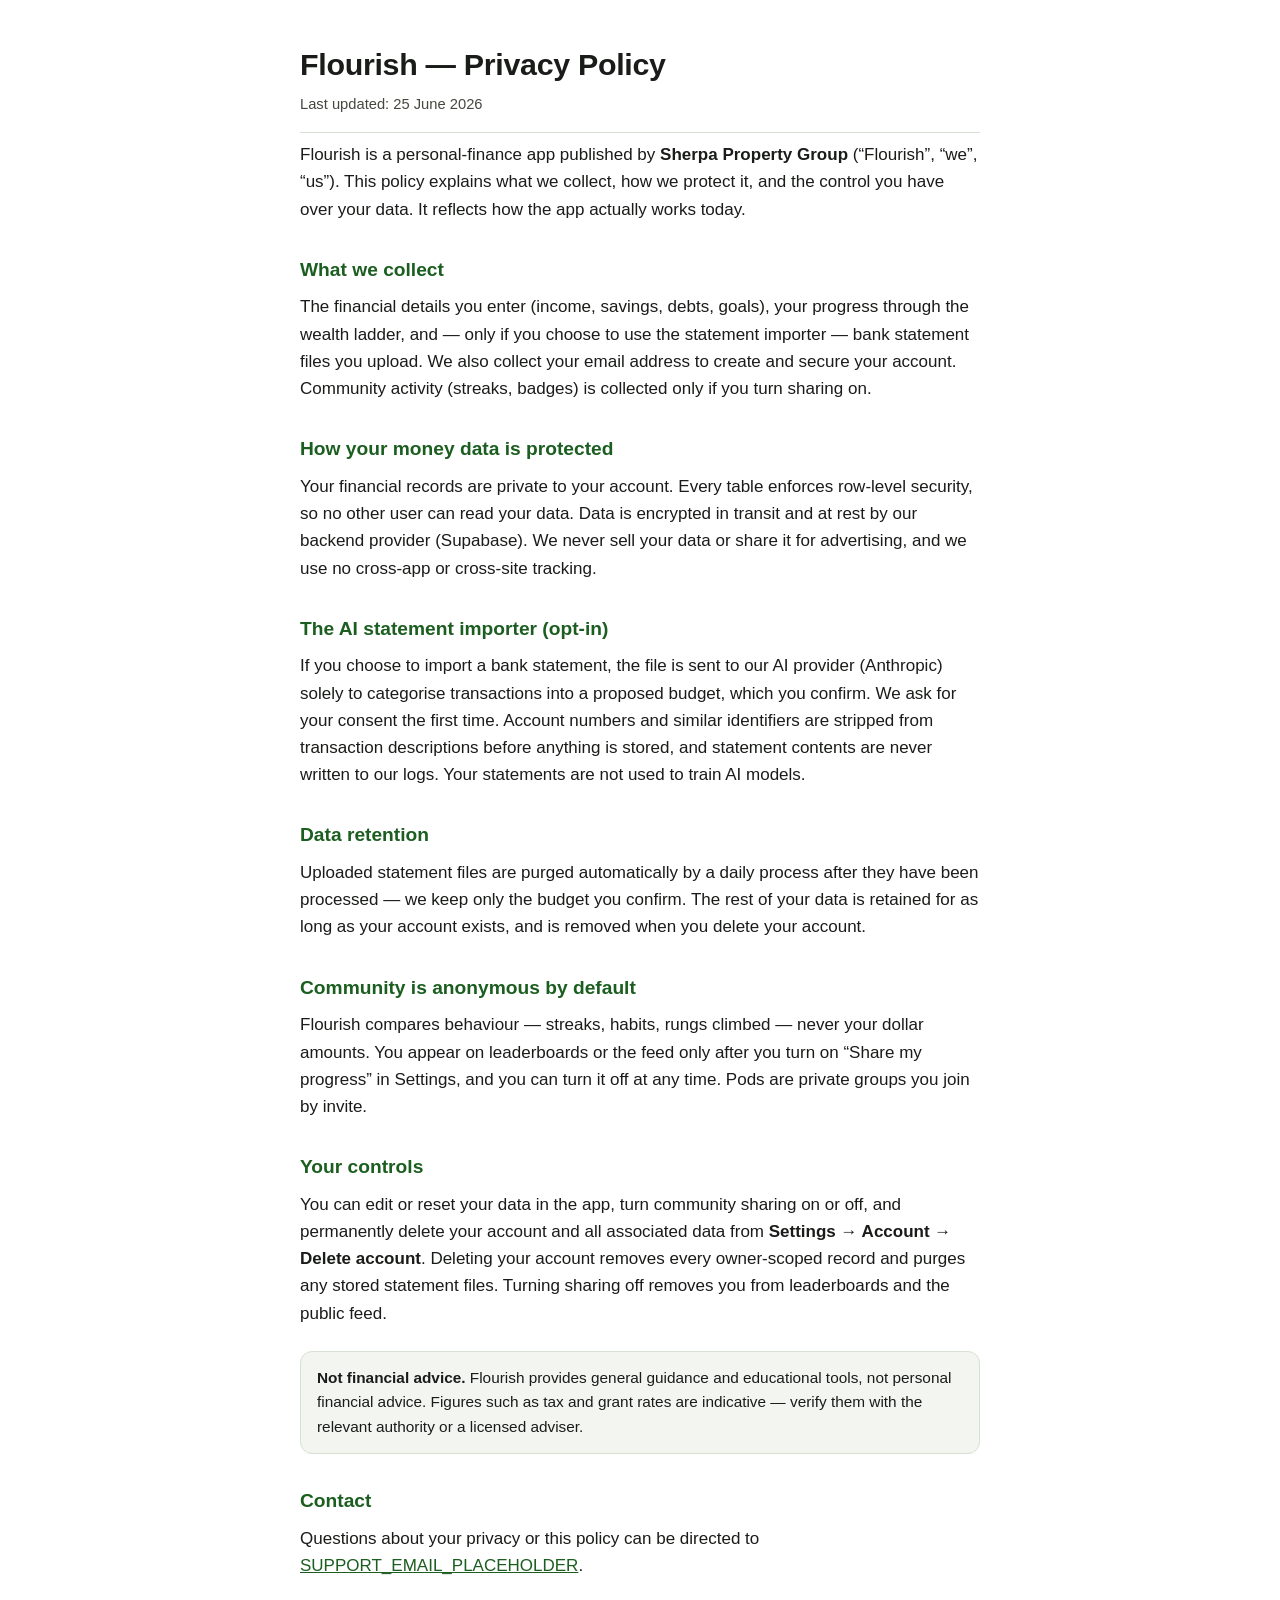
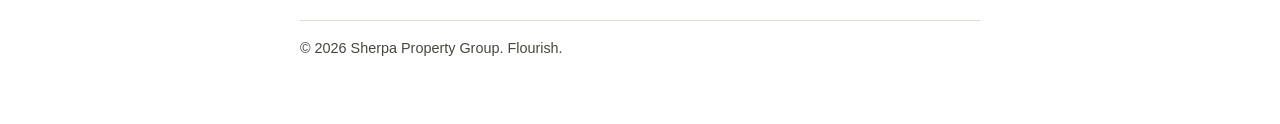
==== privacy-policy.html @ 2853cb95 "docs: add Flourish privacy policy & support pages Co-Authored-By: Claude Opus 4.8 (1M context) <nore" ====
<!doctype html>
<html lang="en-AU">
<head>
<meta charset="utf-8">
<meta name="viewport" content="width=device-width, initial-scale=1">
<title>Flourish — Privacy Policy</title>
<meta name="description" content="How the Flourish personal-finance app collects, protects, and lets you control your data.">
<style>
  :root {
    --bg: #ffffff;
    --fg: #1a1c19;
    --muted: #44483f;
    --accent: #1b5e20;
    --card: #f3f6f0;
    --border: #d7e0d2;
  }
  @media (prefers-color-scheme: dark) {
    :root {
      --bg: #11140f;
      --fg: #e2e3dc;
      --muted: #b9c0b2;
      --accent: #7fd28a;
      --card: #1b1f18;
      --border: #2c3327;
    }
  }
  * { box-sizing: border-box; }
  body {
    margin: 0;
    background: var(--bg);
    color: var(--fg);
    font: 17px/1.6 -apple-system, BlinkMacSystemFont, "Segoe UI", Roboto, Helvetica, Arial, sans-serif;
  }
  main { max-width: 720px; margin: 0 auto; padding: 40px 20px 64px; }
  header { border-bottom: 1px solid var(--border); padding-bottom: 16px; margin-bottom: 8px; }
  h1 { font-size: 1.9rem; margin: 0 0 4px; letter-spacing: -0.01em; }
  h2 { font-size: 1.2rem; margin: 32px 0 8px; color: var(--accent); }
  p { margin: 0 0 14px; }
  a { color: var(--accent); }
  .meta { color: var(--muted); font-size: 0.92rem; margin: 0; }
  .note {
    background: var(--card);
    border: 1px solid var(--border);
    border-radius: 12px;
    padding: 14px 16px;
    margin: 24px 0;
    font-size: 0.96rem;
  }
  footer { margin-top: 40px; padding-top: 16px; border-top: 1px solid var(--border); color: var(--muted); font-size: 0.9rem; }
</style>
</head>
<body>
<main>
  <header>
    <h1>Flourish — Privacy Policy</h1>
    <p class="meta">Last updated: 25 June 2026</p>
  </header>

  <p>
    Flourish is a personal-finance app published by <strong>Sherpa Property Group</strong>
    (&ldquo;Flourish&rdquo;, &ldquo;we&rdquo;, &ldquo;us&rdquo;). This policy explains what we
    collect, how we protect it, and the control you have over your data. It reflects how the
    app actually works today.
  </p>

  <h2>What we collect</h2>
  <p>
    The financial details you enter (income, savings, debts, goals), your progress through the
    wealth ladder, and &mdash; only if you choose to use the statement importer &mdash; bank
    statement files you upload. We also collect your email address to create and secure your
    account. Community activity (streaks, badges) is collected only if you turn sharing on.
  </p>

  <h2>How your money data is protected</h2>
  <p>
    Your financial records are private to your account. Every table enforces row-level security,
    so no other user can read your data. Data is encrypted in transit and at rest by our backend
    provider (Supabase). We never sell your data or share it for advertising, and we use no
    cross-app or cross-site tracking.
  </p>

  <h2>The AI statement importer (opt-in)</h2>
  <p>
    If you choose to import a bank statement, the file is sent to our AI provider (Anthropic)
    solely to categorise transactions into a proposed budget, which you confirm. We ask for your
    consent the first time. Account numbers and similar identifiers are stripped from transaction
    descriptions before anything is stored, and statement contents are never written to our logs.
    Your statements are not used to train AI models.
  </p>

  <h2>Data retention</h2>
  <p>
    Uploaded statement files are purged automatically by a daily process after they have been
    processed &mdash; we keep only the budget you confirm. The rest of your data is retained for
    as long as your account exists, and is removed when you delete your account.
  </p>

  <h2>Community is anonymous by default</h2>
  <p>
    Flourish compares behaviour &mdash; streaks, habits, rungs climbed &mdash; never your dollar
    amounts. You appear on leaderboards or the feed only after you turn on &ldquo;Share my
    progress&rdquo; in Settings, and you can turn it off at any time. Pods are private groups you
    join by invite.
  </p>

  <h2>Your controls</h2>
  <p>
    You can edit or reset your data in the app, turn community sharing on or off, and permanently
    delete your account and all associated data from <strong>Settings &rarr; Account &rarr;
    Delete account</strong>. Deleting your account removes every owner-scoped record and purges
    any stored statement files. Turning sharing off removes you from leaderboards and the public
    feed.
  </p>

  <div class="note">
    <strong>Not financial advice.</strong> Flourish provides general guidance and educational
    tools, not personal financial advice. Figures such as tax and grant rates are indicative
    &mdash; verify them with the relevant authority or a licensed adviser.
  </div>

  <h2>Contact</h2>
  <p>
    Questions about your privacy or this policy can be directed to
    <a href="mailto:SUPPORT_EMAIL_PLACEHOLDER">SUPPORT_EMAIL_PLACEHOLDER</a>.
  </p>

  <footer>
    &copy; 2026 Sherpa Property Group. Flourish.
  </footer>
</main>
</body>
</html>
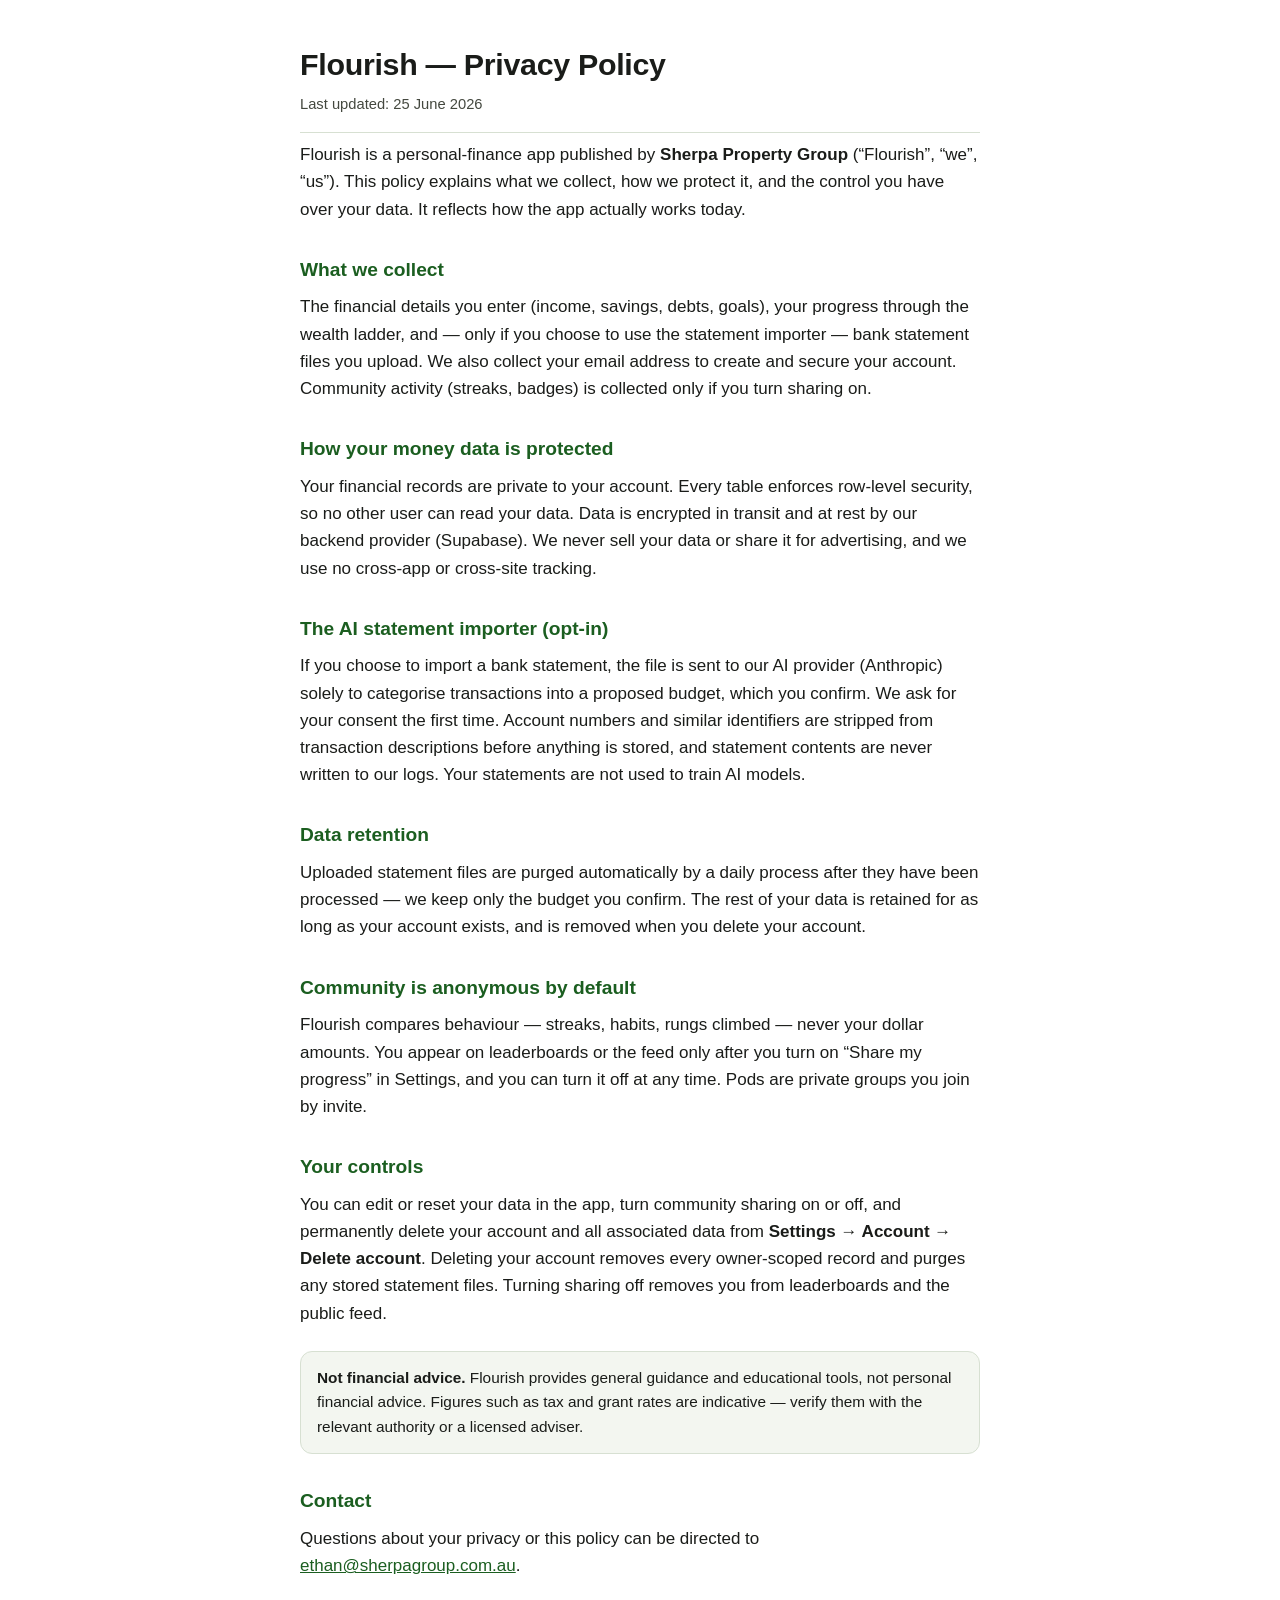
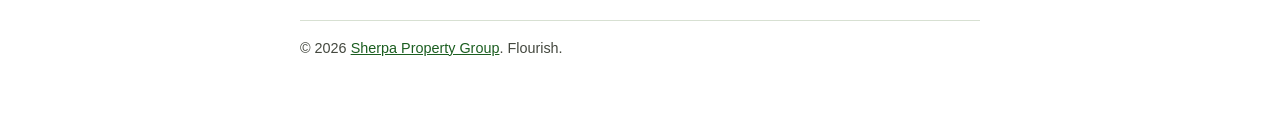
==== commit dc3a2272: "docs: set support email + link main site Co-Authored-By: Claude Opus 4.8 (1M context) <noreply@anthr" ====
--- a/privacy-policy.html
+++ b/privacy-policy.html
@@ -121,11 +121,11 @@
   <h2>Contact</h2>
   <p>
     Questions about your privacy or this policy can be directed to
-    <a href="mailto:SUPPORT_EMAIL_PLACEHOLDER">SUPPORT_EMAIL_PLACEHOLDER</a>.
+    <a href="mailto:ethan@sherpagroup.com.au">ethan@sherpagroup.com.au</a>.
   </p>
 
   <footer>
-    &copy; 2026 Sherpa Property Group. Flourish.
+    &copy; 2026 <a href="https://sherpagroup.com.au">Sherpa Property Group</a>. Flourish.
   </footer>
 </main>
 </body>
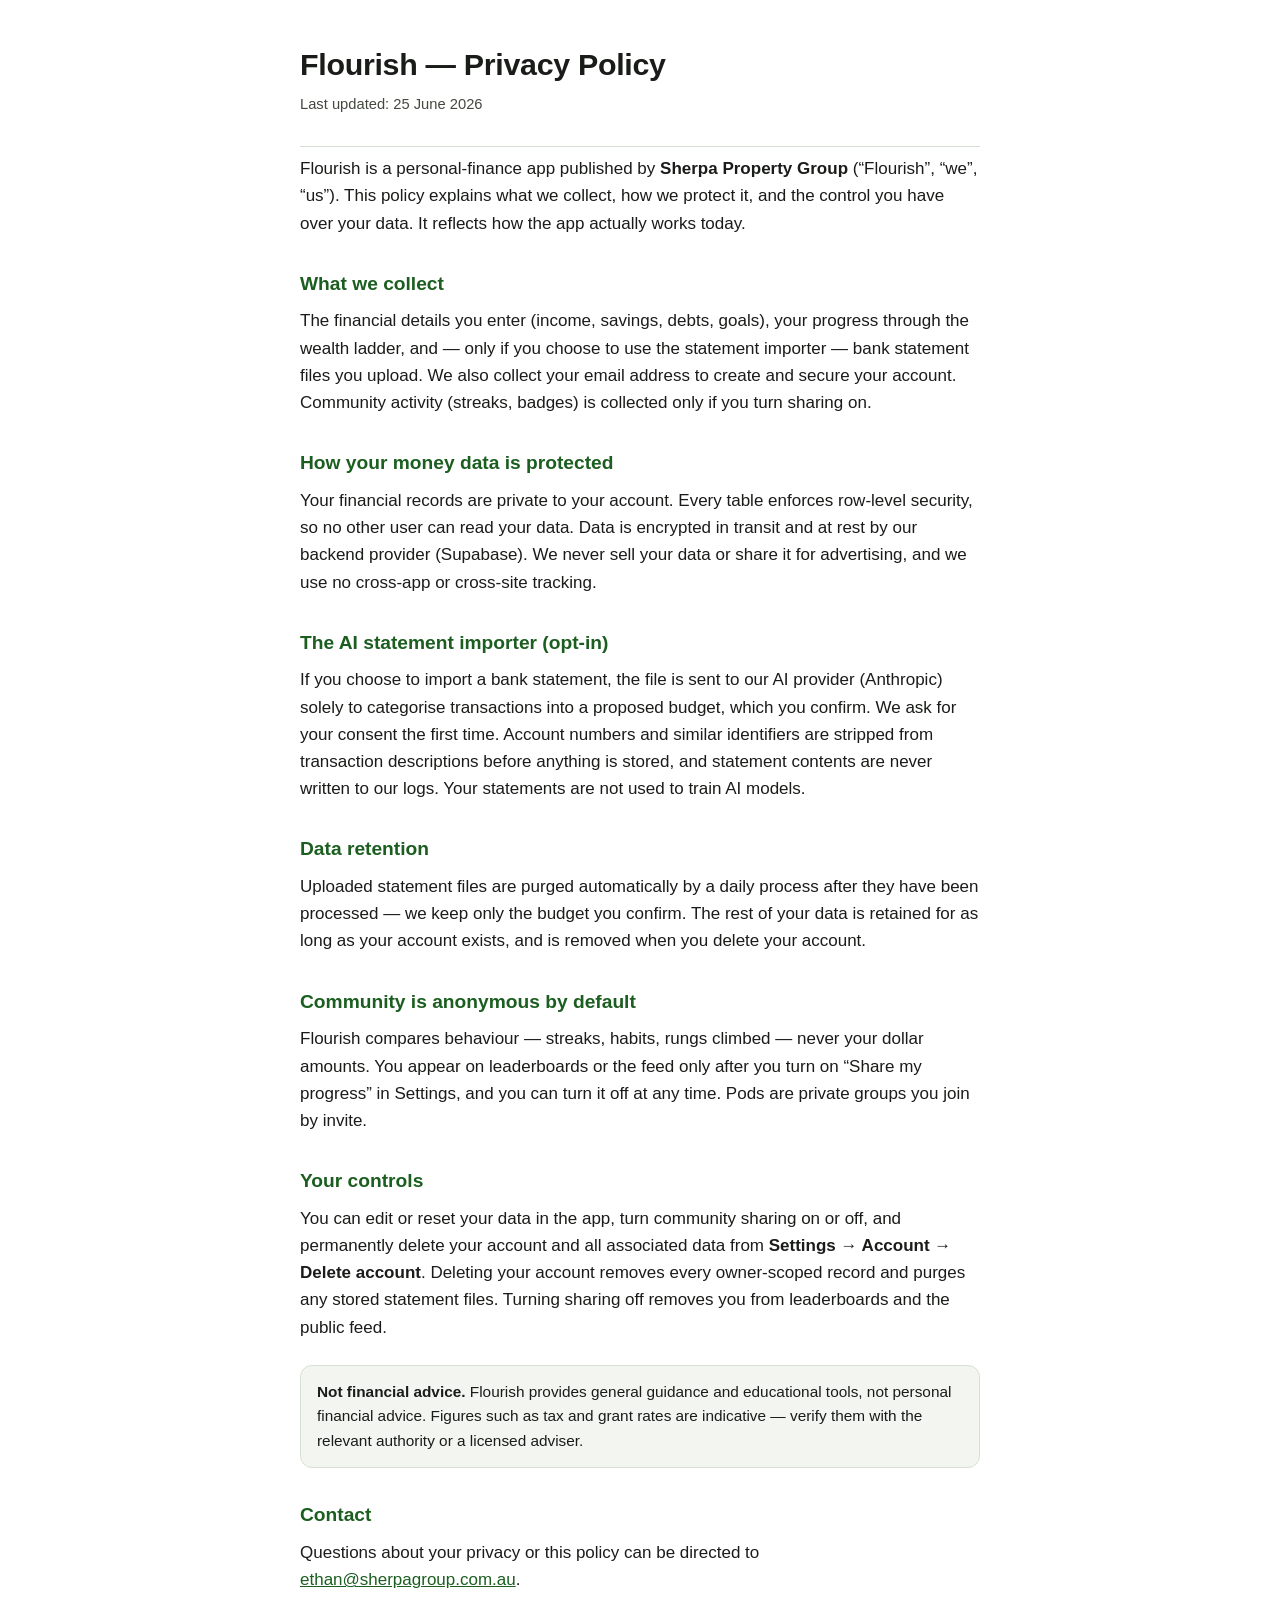
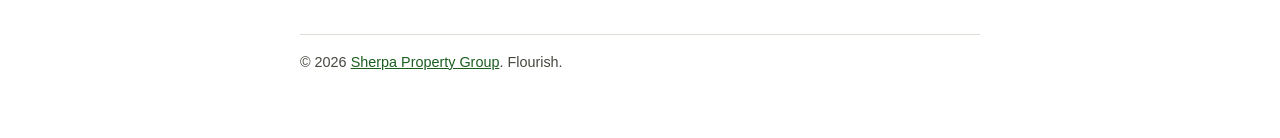
==== commit 04a4514b: "refactor(css): scope shared document shell under body.doc Co-Authored-By: Claude Opus 4.8 (1M contex" ====
--- a/privacy-policy.html
+++ b/privacy-policy.html
@@ -5,39 +5,8 @@
 <meta name="viewport" content="width=device-width, initial-scale=1">
 <title>Flourish — Privacy Policy</title>
 <meta name="description" content="How the Flourish personal-finance app collects, protects, and lets you control your data.">
+<link rel="stylesheet" href="style.css">
 <style>
-  :root {
-    --bg: #ffffff;
-    --fg: #1a1c19;
-    --muted: #44483f;
-    --accent: #1b5e20;
-    --card: #f3f6f0;
-    --border: #d7e0d2;
-  }
-  @media (prefers-color-scheme: dark) {
-    :root {
-      --bg: #11140f;
-      --fg: #e2e3dc;
-      --muted: #b9c0b2;
-      --accent: #7fd28a;
-      --card: #1b1f18;
-      --border: #2c3327;
-    }
-  }
-  * { box-sizing: border-box; }
-  body {
-    margin: 0;
-    background: var(--bg);
-    color: var(--fg);
-    font: 17px/1.6 -apple-system, BlinkMacSystemFont, "Segoe UI", Roboto, Helvetica, Arial, sans-serif;
-  }
-  main { max-width: 720px; margin: 0 auto; padding: 40px 20px 64px; }
-  header { border-bottom: 1px solid var(--border); padding-bottom: 16px; margin-bottom: 8px; }
-  h1 { font-size: 1.9rem; margin: 0 0 4px; letter-spacing: -0.01em; }
-  h2 { font-size: 1.2rem; margin: 32px 0 8px; color: var(--accent); }
-  p { margin: 0 0 14px; }
-  a { color: var(--accent); }
-  .meta { color: var(--muted); font-size: 0.92rem; margin: 0; }
   .note {
     background: var(--card);
     border: 1px solid var(--border);
@@ -46,10 +15,9 @@
     margin: 24px 0;
     font-size: 0.96rem;
   }
-  footer { margin-top: 40px; padding-top: 16px; border-top: 1px solid var(--border); color: var(--muted); font-size: 0.9rem; }
 </style>
 </head>
-<body>
+<body class="doc">
 <main>
   <header>
     <h1>Flourish — Privacy Policy</h1>
--- a/style.css
+++ b/style.css
@@ -0,0 +1,39 @@
+/* Shared design tokens + base styles for the Flourish legal pages
+   (privacy-policy.html, support.html, index.html). Each page links this
+   first, then adds only its page-specific rules inline. */
+:root {
+  --bg: #ffffff;
+  --fg: #1a1c19;
+  --muted: #44483f;
+  --accent: #1b5e20;
+  --card: #f3f6f0;
+  --border: #d7e0d2;
+}
+@media (prefers-color-scheme: dark) {
+  :root {
+    --bg: #11140f;
+    --fg: #e2e3dc;
+    --muted: #b9c0b2;
+    --accent: #7fd28a;
+    --card: #1b1f18;
+    --border: #2c3327;
+  }
+}
+* { box-sizing: border-box; }
+body {
+  margin: 0;
+  background: var(--bg);
+  color: var(--fg);
+  font: 17px/1.6 -apple-system, BlinkMacSystemFont, "Segoe UI", Roboto, Helvetica, Arial, sans-serif;
+}
+a { color: var(--accent); }
+.meta { color: var(--muted); font-size: 0.92rem; margin: 0; }
+footer { margin-top: 40px; padding-top: 16px; border-top: 1px solid var(--border); color: var(--muted); font-size: 0.9rem; }
+
+/* Document-page shell — shared by privacy-policy.html + support.html (body.doc).
+   index.html is a landing page and intentionally keeps its own main/h1/p inline. */
+.doc main { max-width: 720px; margin: 0 auto; padding: 40px 20px 64px; }
+.doc header { border-bottom: 1px solid var(--border); padding-bottom: 16px; margin-bottom: 8px; }
+.doc h1 { font-size: 1.9rem; margin: 0 0 4px; letter-spacing: -0.01em; }
+.doc h2 { font-size: 1.2rem; margin: 32px 0 8px; color: var(--accent); }
+.doc p { margin: 0 0 14px; }
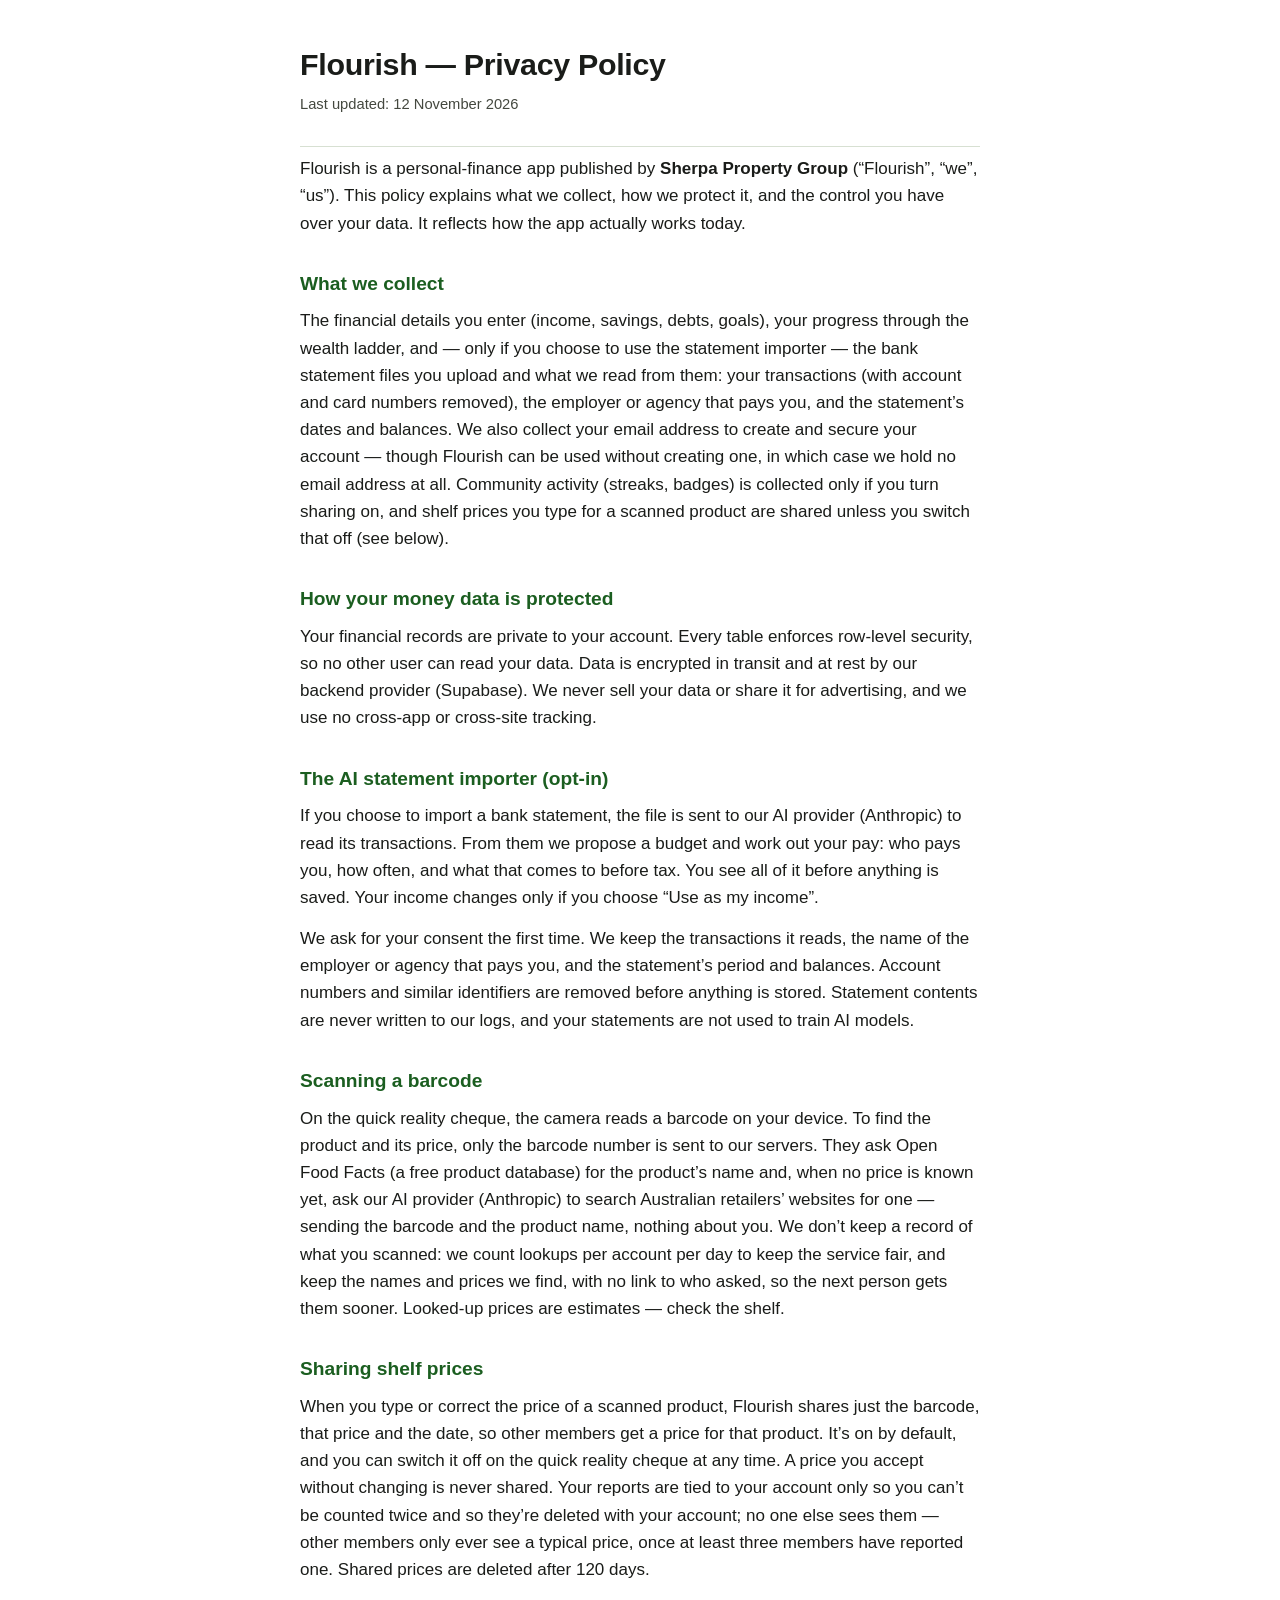
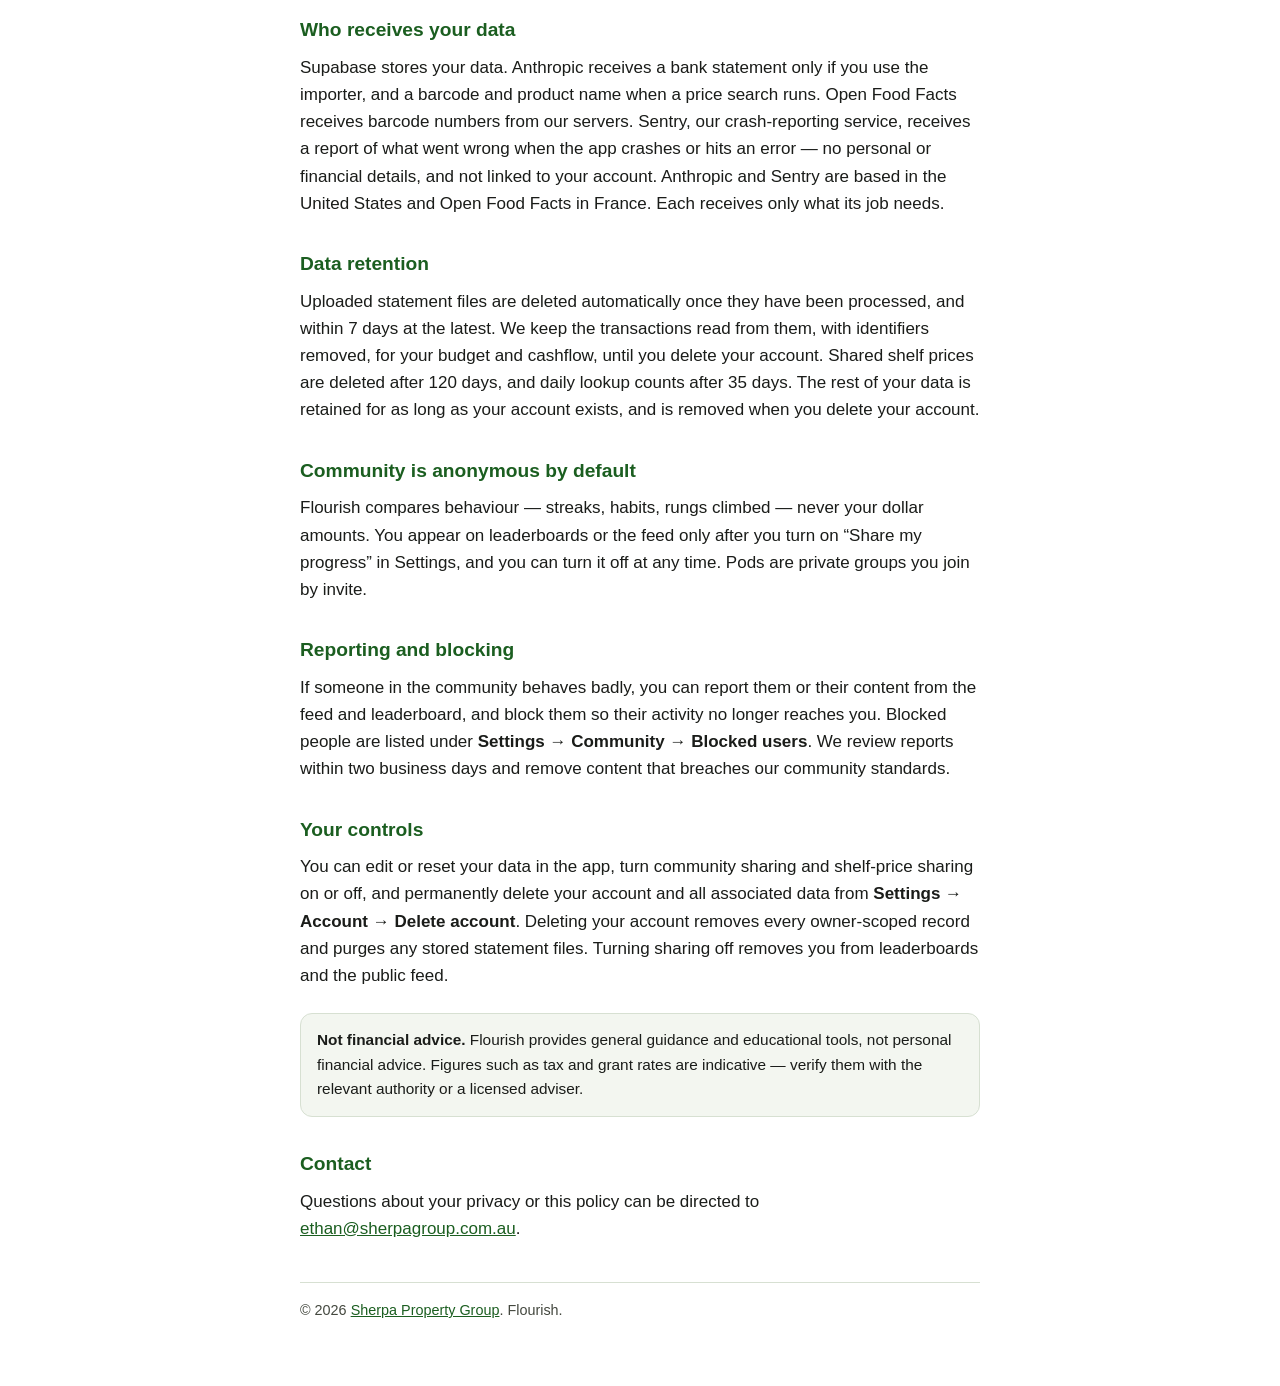
==== commit dce0812a: "docs: privacy policy and support page for the public launch The privacy policy now says what the sta" ====
--- a/privacy-policy.html
+++ b/privacy-policy.html
@@ -21,7 +21,7 @@
 <main>
   <header>
     <h1>Flourish — Privacy Policy</h1>
-    <p class="meta">Last updated: 25 June 2026</p>
+    <p class="meta">Last updated: 12 November 2026</p>
   </header>
 
   <p>
@@ -34,9 +34,14 @@
   <h2>What we collect</h2>
   <p>
     The financial details you enter (income, savings, debts, goals), your progress through the
-    wealth ladder, and &mdash; only if you choose to use the statement importer &mdash; bank
-    statement files you upload. We also collect your email address to create and secure your
-    account. Community activity (streaks, badges) is collected only if you turn sharing on.
+    wealth ladder, and &mdash; only if you choose to use the statement importer &mdash; the bank
+    statement files you upload and what we read from them: your transactions (with account and
+    card numbers removed), the employer or agency that pays you, and the statement&rsquo;s dates
+    and balances. We also collect your email address to create and secure your
+    account &mdash; though Flourish can be used without creating one, in which case we hold no
+    email address at all. Community activity (streaks, badges) is collected only if you turn
+    sharing on, and shelf prices you type for a scanned product are shared unless you switch that
+    off (see below).
   </p>
 
   <h2>How your money data is protected</h2>
@@ -49,18 +54,58 @@
 
   <h2>The AI statement importer (opt-in)</h2>
   <p>
-    If you choose to import a bank statement, the file is sent to our AI provider (Anthropic)
-    solely to categorise transactions into a proposed budget, which you confirm. We ask for your
-    consent the first time. Account numbers and similar identifiers are stripped from transaction
-    descriptions before anything is stored, and statement contents are never written to our logs.
-    Your statements are not used to train AI models.
+    If you choose to import a bank statement, the file is sent to our AI provider (Anthropic) to
+    read its transactions. From them we propose a budget and work out your pay: who pays you, how
+    often, and what that comes to before tax. You see all of it before anything is saved. Your
+    income changes only if you choose &ldquo;Use as my income&rdquo;.
+  </p>
+  <p>
+    We ask for your consent the first time. We keep the transactions it reads, the name of the
+    employer or agency that pays you, and the statement&rsquo;s period and balances. Account
+    numbers and similar identifiers are removed before anything is stored. Statement contents are
+    never written to our logs, and your statements are not used to train AI models.
+  </p>
+
+  <h2>Scanning a barcode</h2>
+  <p>
+    On the quick reality cheque, the camera reads a barcode on your device. To find the product
+    and its price, only the barcode number is sent to our servers. They ask Open Food Facts (a
+    free product database) for the product&rsquo;s name and, when no price is known yet, ask our
+    AI provider (Anthropic) to search Australian retailers&rsquo; websites for one &mdash; sending
+    the barcode and the product name, nothing about you. We don&rsquo;t keep a record of what you
+    scanned: we count lookups per account per day to keep the service fair, and keep the names
+    and prices we find, with no link to who asked, so the next person gets them sooner.
+    Looked-up prices are estimates &mdash; check the shelf.
+  </p>
+
+  <h2>Sharing shelf prices</h2>
+  <p>
+    When you type or correct the price of a scanned product, Flourish shares just the barcode,
+    that price and the date, so other members get a price for that product. It&rsquo;s on by
+    default, and you can switch it off on the quick reality cheque at any time. A price you
+    accept without changing is never shared. Your reports are tied to your account only so you
+    can&rsquo;t be counted twice and so they&rsquo;re deleted with your account; no one else sees
+    them &mdash; other members only ever see a typical price, once at least three members have
+    reported one. Shared prices are deleted after 120 days.
+  </p>
+
+  <h2>Who receives your data</h2>
+  <p>
+    Supabase stores your data. Anthropic receives a bank statement only if you use the importer,
+    and a barcode and product name when a price search runs. Open Food Facts receives barcode
+    numbers from our servers. Sentry, our crash-reporting service, receives a report of what went
+    wrong when the app crashes or hits an error &mdash; no personal or financial details, and not
+    linked to your account. Anthropic and Sentry are based in the United States and Open Food
+    Facts in France. Each receives only what its job needs.
   </p>
 
   <h2>Data retention</h2>
   <p>
-    Uploaded statement files are purged automatically by a daily process after they have been
-    processed &mdash; we keep only the budget you confirm. The rest of your data is retained for
-    as long as your account exists, and is removed when you delete your account.
+    Uploaded statement files are deleted automatically once they have been processed, and within
+    7 days at the latest. We keep the transactions read from them, with identifiers removed, for
+    your budget and cashflow, until you delete your account. Shared shelf prices are deleted after
+    120 days, and daily lookup counts after 35 days. The rest of your data is retained for as
+    long as your account exists, and is removed when you delete your account.
   </p>
 
   <h2>Community is anonymous by default</h2>
@@ -71,10 +116,19 @@
     join by invite.
   </p>
 
+  <h2>Reporting and blocking</h2>
+  <p>
+    If someone in the community behaves badly, you can report them or their content from the
+    feed and leaderboard, and block them so their activity no longer reaches you. Blocked
+    people are listed under <strong>Settings &rarr; Community &rarr; Blocked users</strong>.
+    We review reports within two business days and remove content that breaches our community
+    standards.
+  </p>
+
   <h2>Your controls</h2>
   <p>
-    You can edit or reset your data in the app, turn community sharing on or off, and permanently
-    delete your account and all associated data from <strong>Settings &rarr; Account &rarr;
+    You can edit or reset your data in the app, turn community sharing and shelf-price sharing on
+    or off, and permanently delete your account and all associated data from <strong>Settings &rarr; Account &rarr;
     Delete account</strong>. Deleting your account removes every owner-scoped record and purges
     any stored statement files. Turning sharing off removes you from leaderboards and the public
     feed.
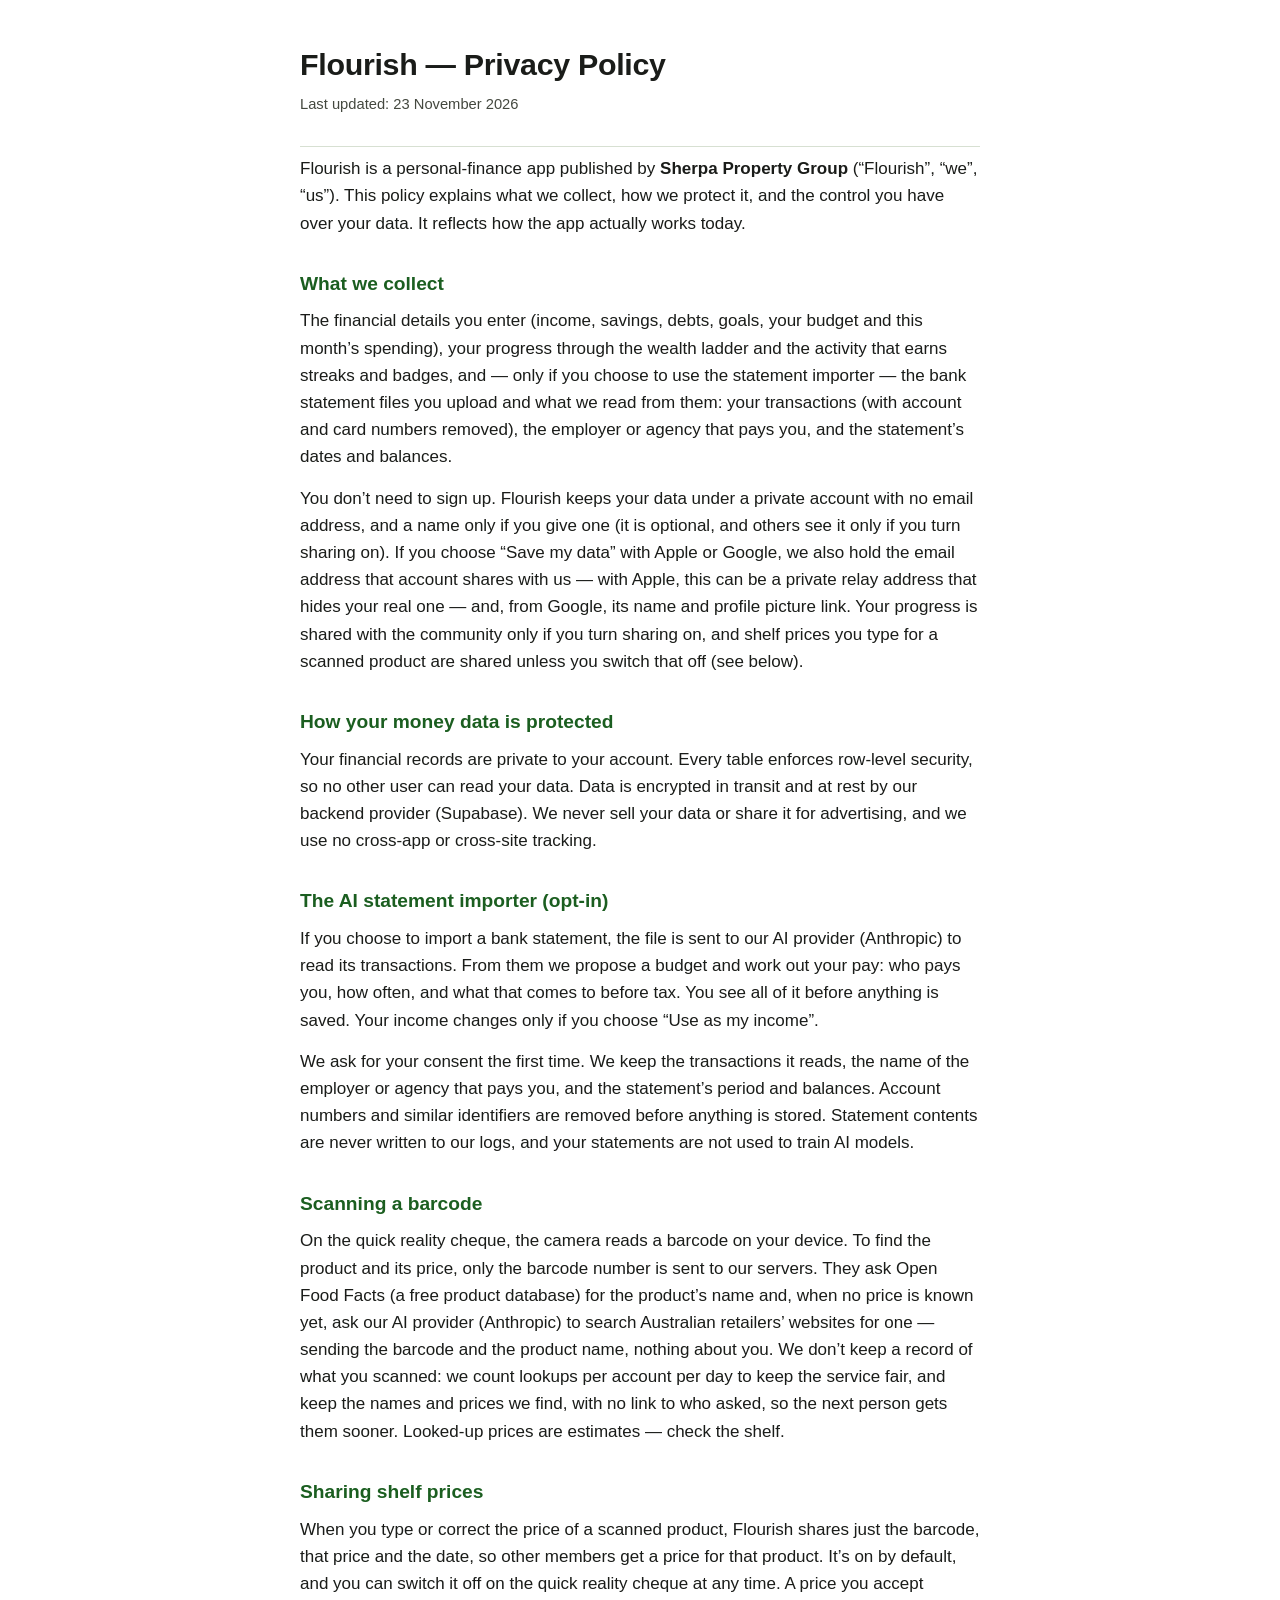
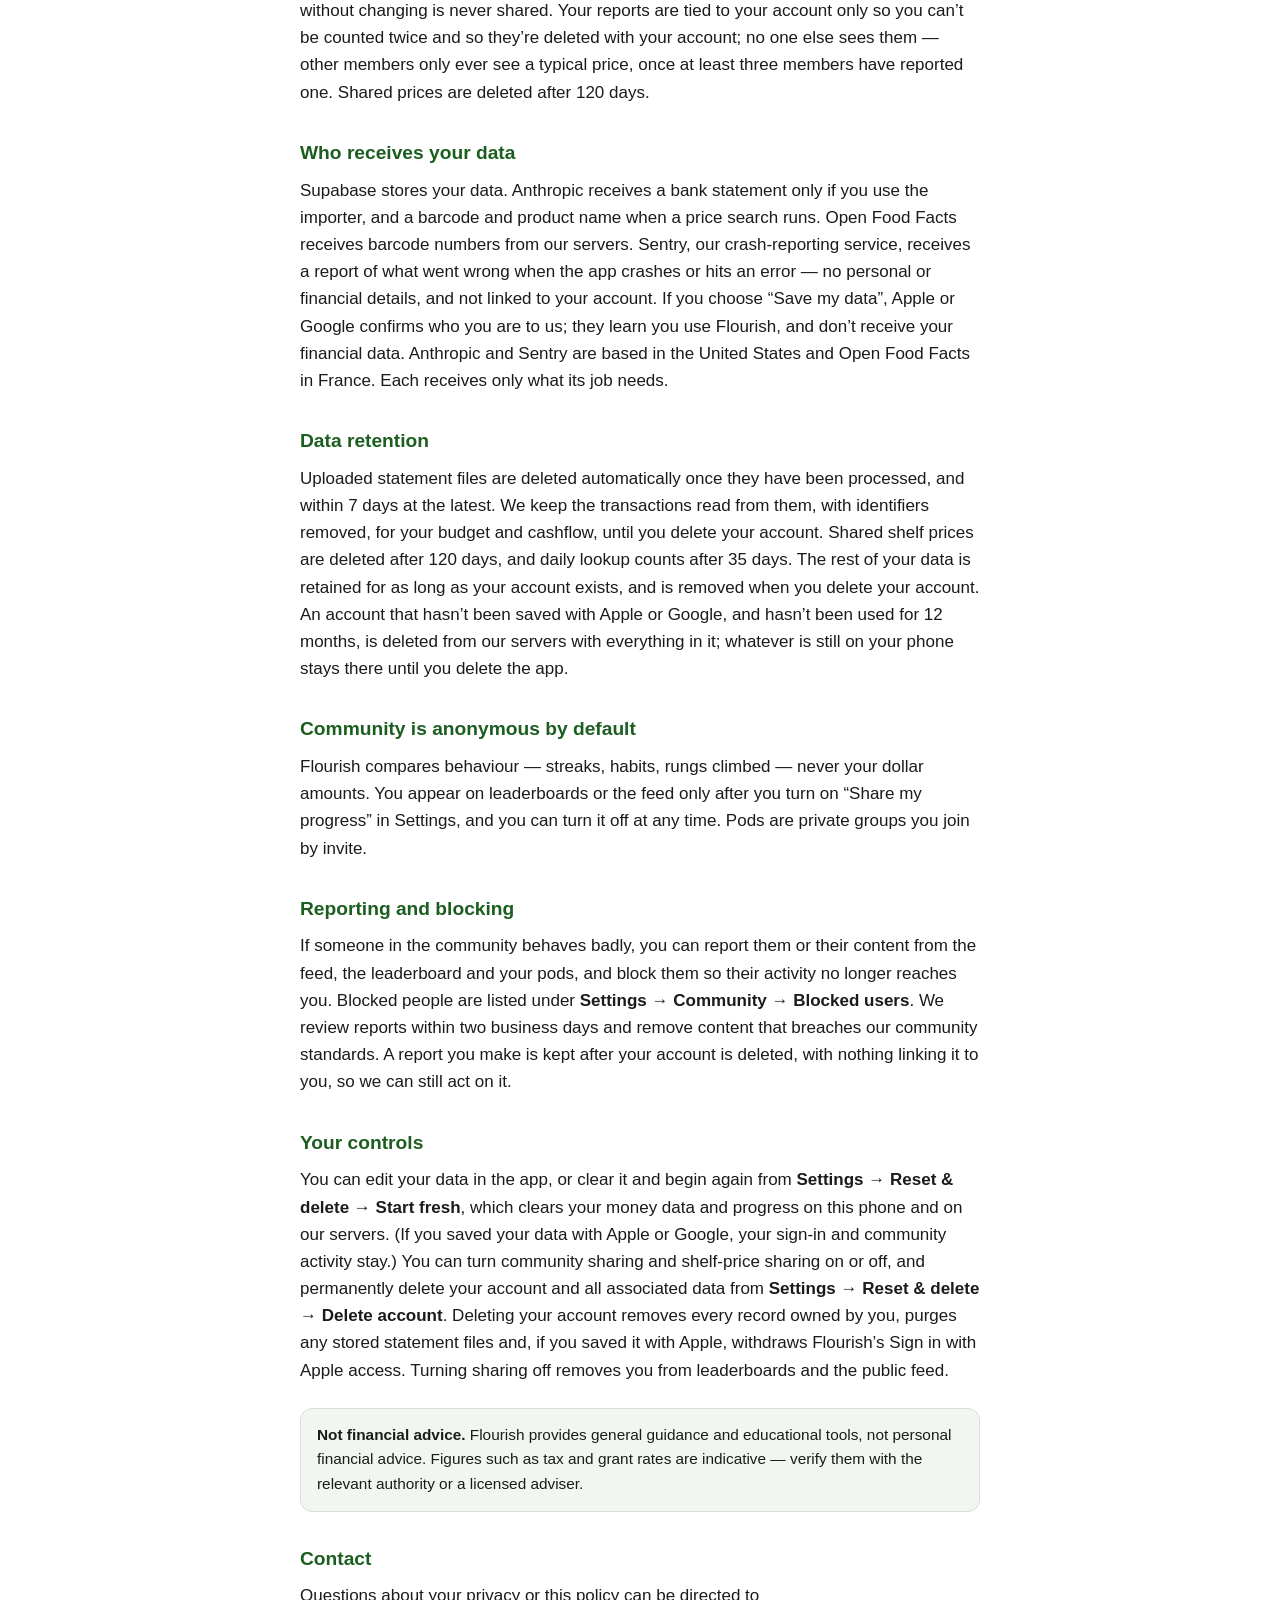
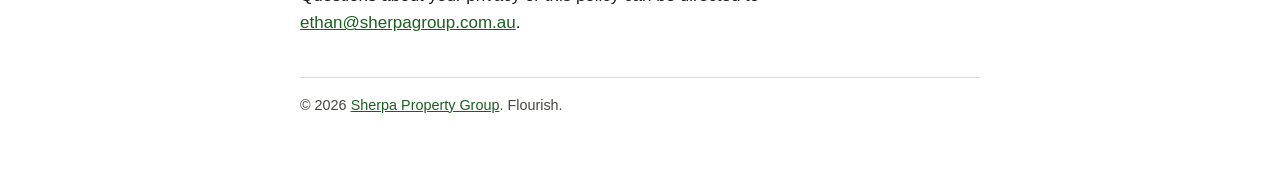
==== commit d4279965: "docs: privacy policy and support page for Flourish 1.2.0 (20) The policy now covers Save my data (Si" ====
--- a/privacy-policy.html
+++ b/privacy-policy.html
@@ -21,7 +21,7 @@
 <main>
   <header>
     <h1>Flourish — Privacy Policy</h1>
-    <p class="meta">Last updated: 12 November 2026</p>
+    <p class="meta">Last updated: 23 November 2026</p>
   </header>
 
   <p>
@@ -33,15 +33,21 @@
 
   <h2>What we collect</h2>
   <p>
-    The financial details you enter (income, savings, debts, goals), your progress through the
-    wealth ladder, and &mdash; only if you choose to use the statement importer &mdash; the bank
-    statement files you upload and what we read from them: your transactions (with account and
-    card numbers removed), the employer or agency that pays you, and the statement&rsquo;s dates
-    and balances. We also collect your email address to create and secure your
-    account &mdash; though Flourish can be used without creating one, in which case we hold no
-    email address at all. Community activity (streaks, badges) is collected only if you turn
-    sharing on, and shelf prices you type for a scanned product are shared unless you switch that
-    off (see below).
+    The financial details you enter (income, savings, debts, goals, your budget and this
+    month&rsquo;s spending), your progress through the wealth ladder and the activity that earns
+    streaks and badges, and &mdash; only if you choose to use the statement importer &mdash; the
+    bank statement files you upload and what we read from them: your transactions (with account
+    and card numbers removed), the employer or agency that pays you, and the statement&rsquo;s
+    dates and balances.
+  </p>
+  <p>
+    You don&rsquo;t need to sign up. Flourish keeps your data under a private account with no
+    email address, and a name only if you give one (it is optional, and others see it only if
+    you turn sharing on). If you choose &ldquo;Save my data&rdquo; with Apple or Google, we also
+    hold the email address that account shares with us &mdash; with Apple, this can be a private
+    relay address that hides your real one &mdash; and, from Google, its name and profile picture
+    link. Your progress is shared with the community only if you turn sharing on, and shelf
+    prices you type for a scanned product are shared unless you switch that off (see below).
   </p>
 
   <h2>How your money data is protected</h2>
@@ -95,8 +101,10 @@
     and a barcode and product name when a price search runs. Open Food Facts receives barcode
     numbers from our servers. Sentry, our crash-reporting service, receives a report of what went
     wrong when the app crashes or hits an error &mdash; no personal or financial details, and not
-    linked to your account. Anthropic and Sentry are based in the United States and Open Food
-    Facts in France. Each receives only what its job needs.
+    linked to your account. If you choose &ldquo;Save my data&rdquo;, Apple or Google confirms who
+    you are to us; they learn you use Flourish, and don&rsquo;t receive your financial data.
+    Anthropic and Sentry are based in the United States and Open Food Facts in France. Each
+    receives only what its job needs.
   </p>
 
   <h2>Data retention</h2>
@@ -105,7 +113,10 @@
     7 days at the latest. We keep the transactions read from them, with identifiers removed, for
     your budget and cashflow, until you delete your account. Shared shelf prices are deleted after
     120 days, and daily lookup counts after 35 days. The rest of your data is retained for as
-    long as your account exists, and is removed when you delete your account.
+    long as your account exists, and is removed when you delete your account. An account that
+    hasn&rsquo;t been saved with Apple or Google, and hasn&rsquo;t been used for 12 months, is
+    deleted from our servers with everything in it; whatever is still on your phone stays there
+    until you delete the app.
   </p>
 
   <h2>Community is anonymous by default</h2>
@@ -119,19 +130,24 @@
   <h2>Reporting and blocking</h2>
   <p>
     If someone in the community behaves badly, you can report them or their content from the
-    feed and leaderboard, and block them so their activity no longer reaches you. Blocked
-    people are listed under <strong>Settings &rarr; Community &rarr; Blocked users</strong>.
-    We review reports within two business days and remove content that breaches our community
-    standards.
+    feed, the leaderboard and your pods, and block them so their activity no longer reaches
+    you. Blocked people are listed under <strong>Settings &rarr; Community &rarr; Blocked
+    users</strong>. We review reports within two business days and remove content that
+    breaches our community standards. A report you make is kept after your account is
+    deleted, with nothing linking it to you, so we can still act on it.
   </p>
 
   <h2>Your controls</h2>
   <p>
-    You can edit or reset your data in the app, turn community sharing and shelf-price sharing on
-    or off, and permanently delete your account and all associated data from <strong>Settings &rarr; Account &rarr;
-    Delete account</strong>. Deleting your account removes every owner-scoped record and purges
-    any stored statement files. Turning sharing off removes you from leaderboards and the public
-    feed.
+    You can edit your data in the app, or clear it and begin again from
+    <strong>Settings &rarr; Reset &amp; delete &rarr; Start fresh</strong>, which clears your money
+    data and progress on this phone and on our servers. (If you saved your data with Apple or
+    Google, your sign-in and community activity stay.) You can turn community sharing and
+    shelf-price sharing on or off, and permanently delete your account and all associated data
+    from <strong>Settings &rarr; Reset &amp; delete &rarr; Delete account</strong>. Deleting your
+    account removes every record owned by you, purges any stored statement files and, if you
+    saved it with Apple, withdraws Flourish&rsquo;s Sign in with Apple access. Turning sharing off
+    removes you from leaderboards and the public feed.
   </p>
 
   <div class="note">
